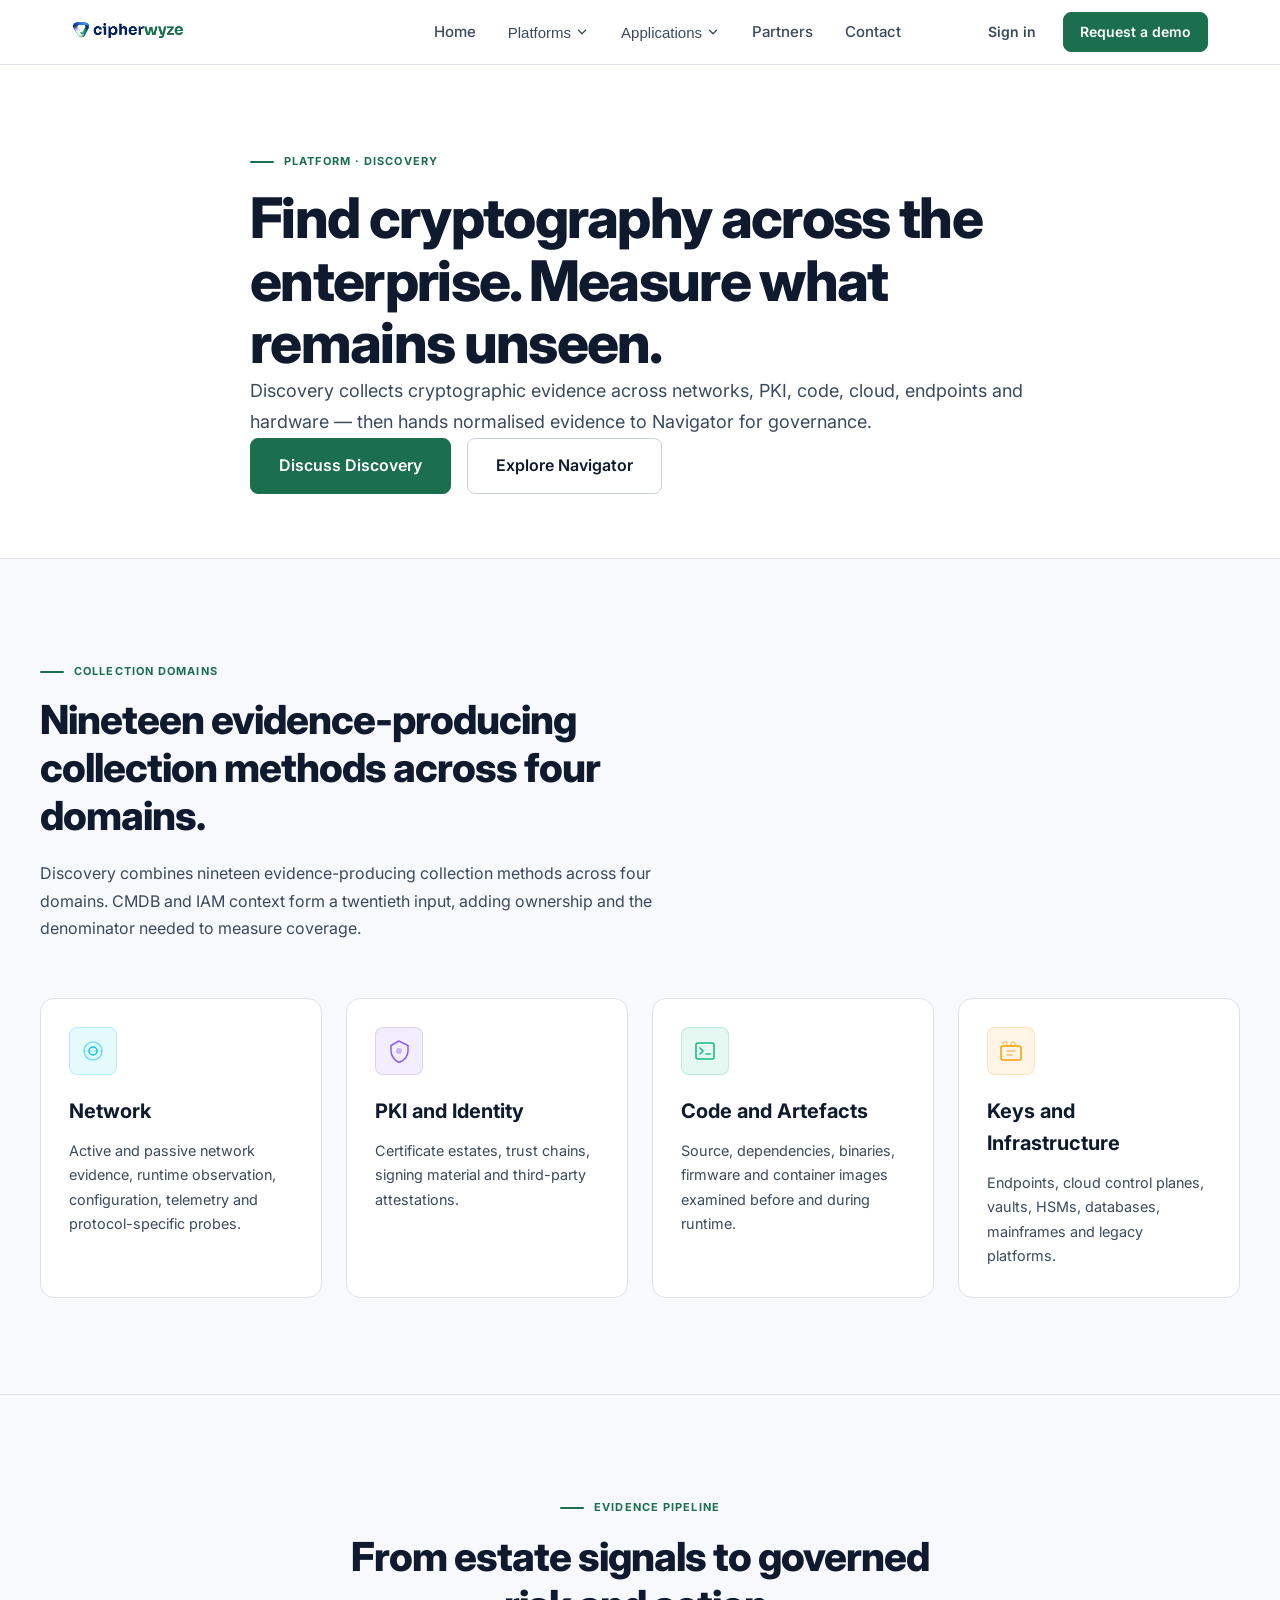
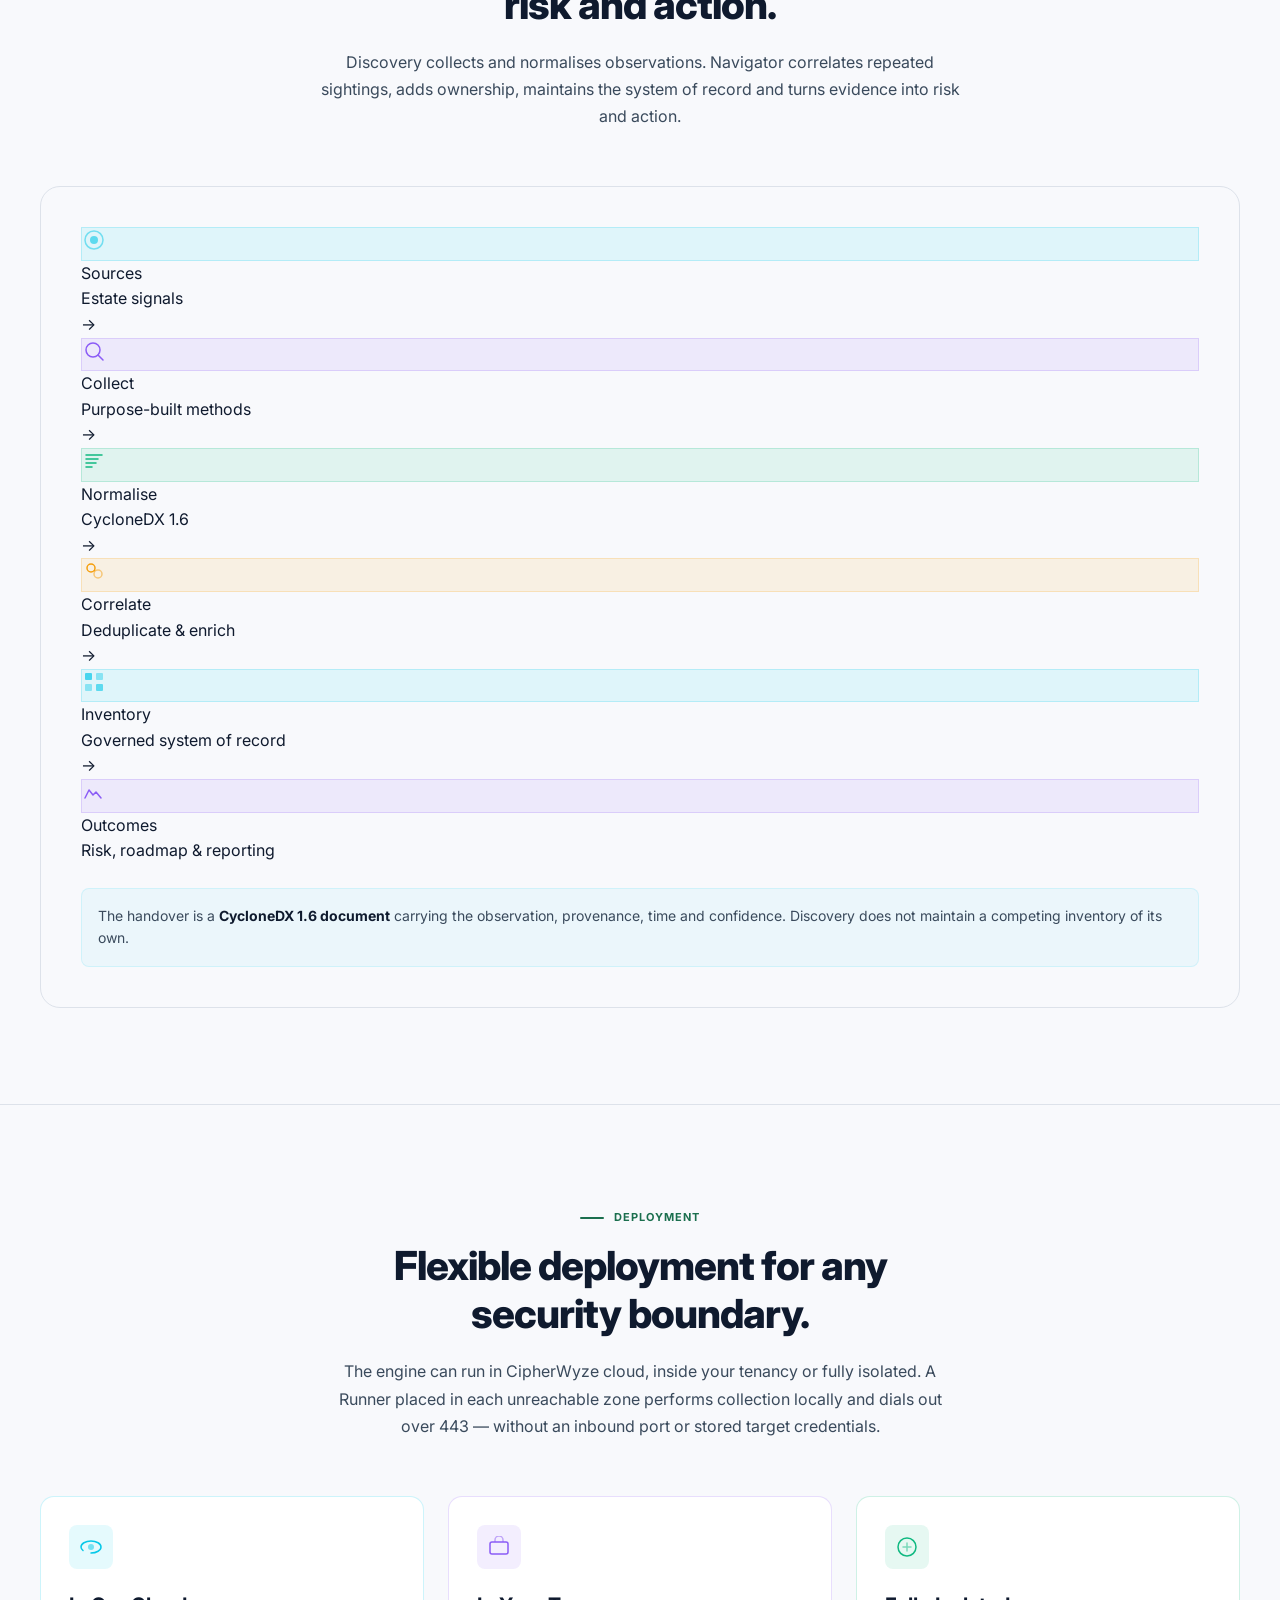
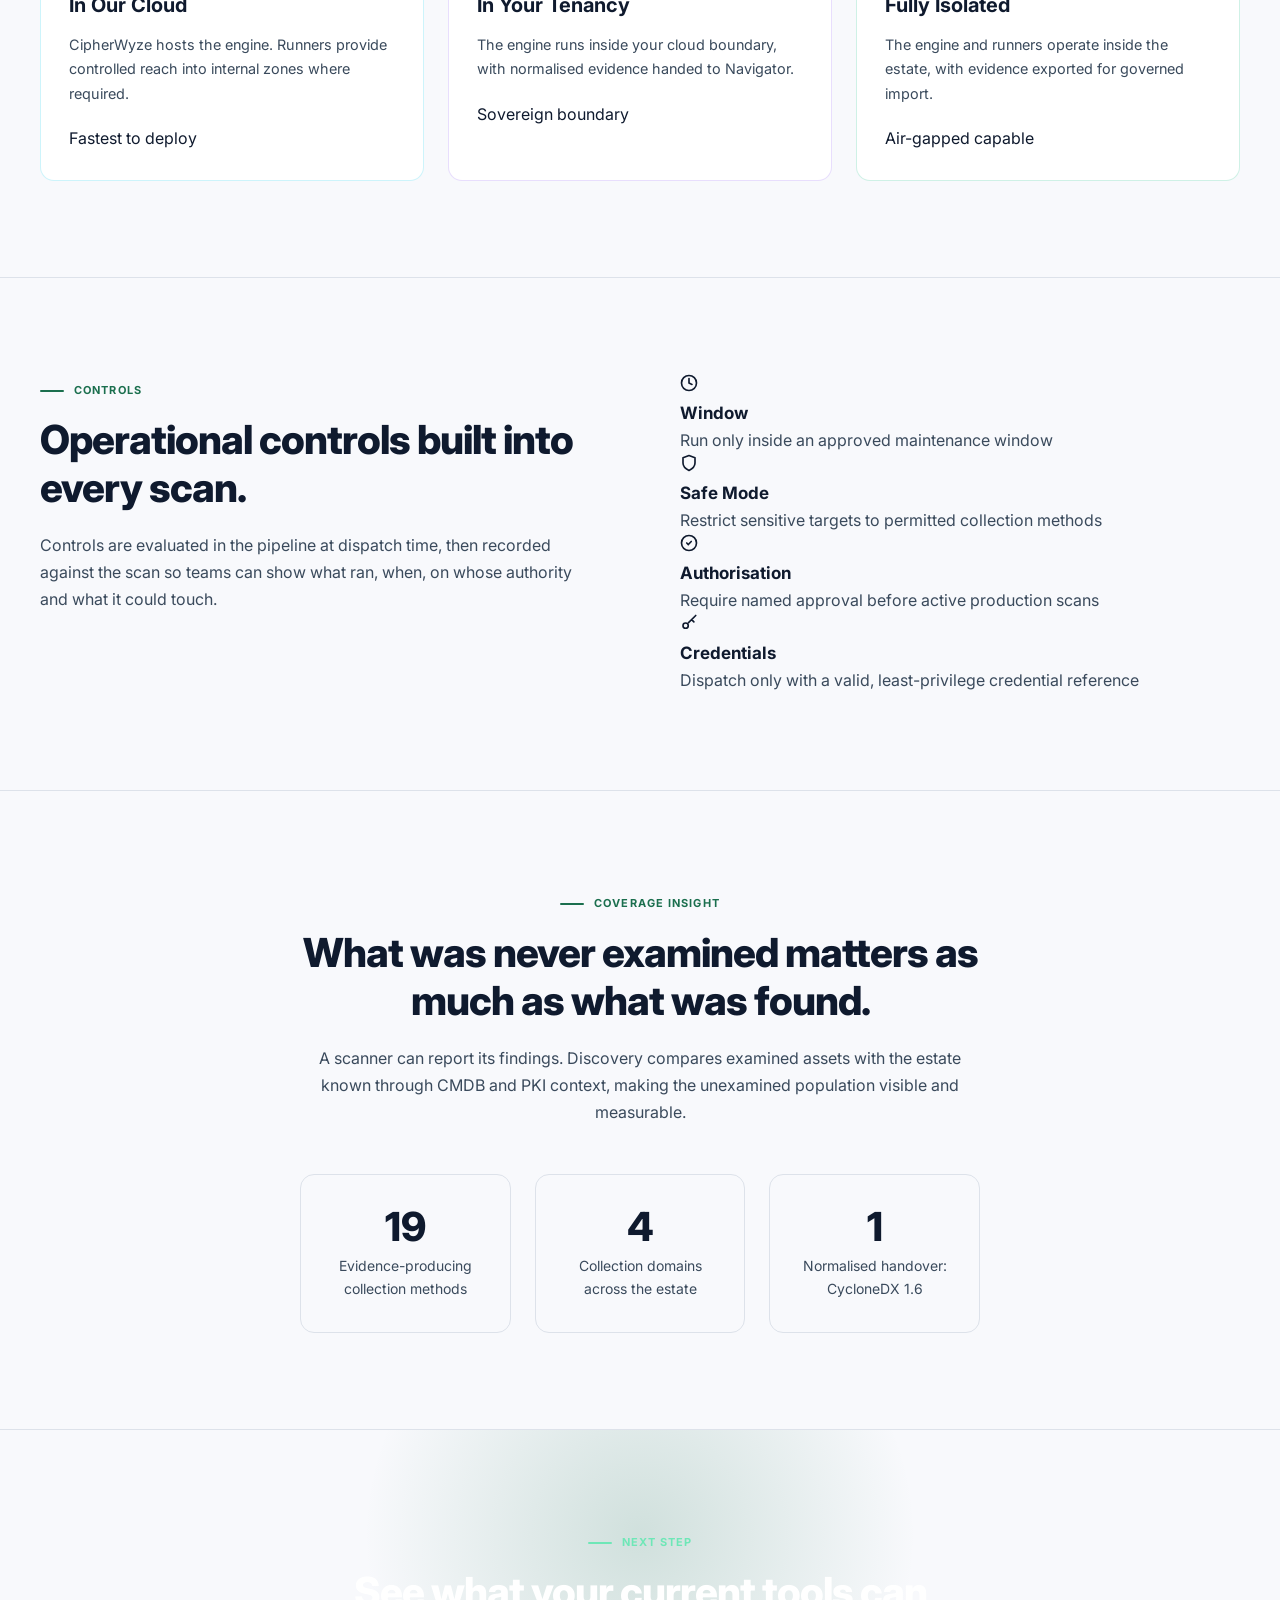
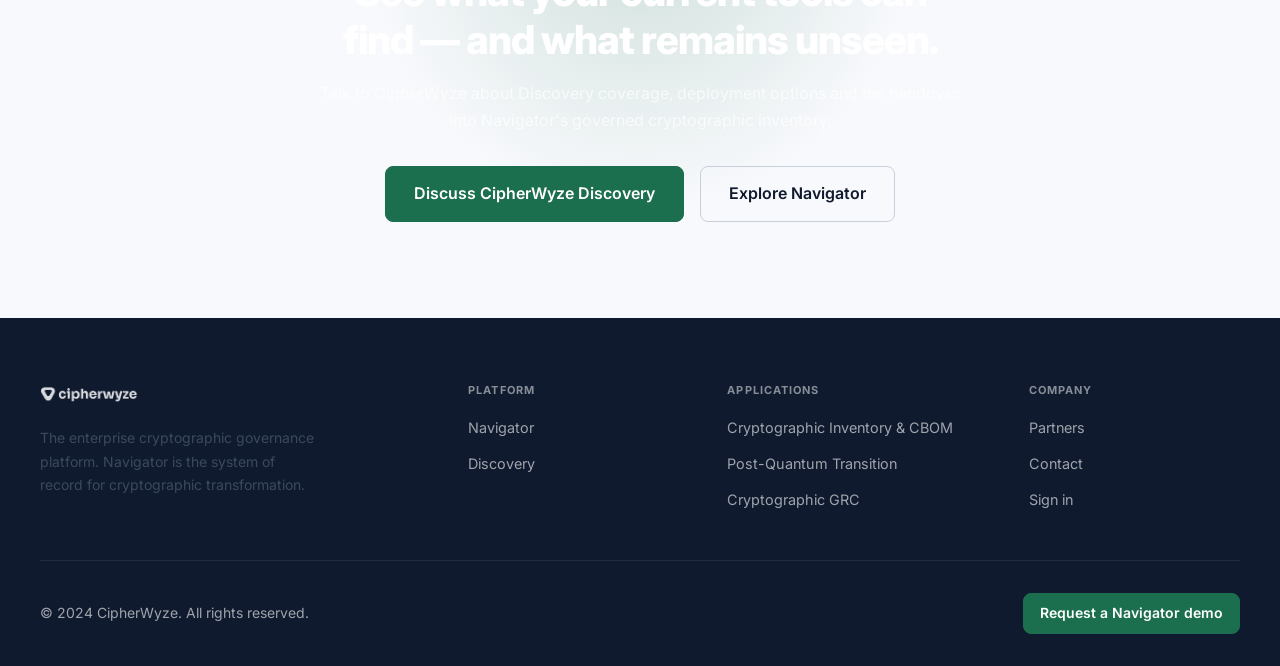
==== discovery.html @ f4c39ec3 "feat: initial CipherWyze site with interactive diagrams" ====
<!DOCTYPE html>
<html lang="en">
<head>
  <meta charset="UTF-8">
  <meta name="viewport" content="width=device-width, initial-scale=1.0">
  <title>Discovery | CipherWyze Cryptographic Discovery Engine</title>
  <meta name="description" content="Find cryptography across the enterprise, measure what has not been examined, and deliver normalised evidence into Navigator.">
  <link rel="preconnect" href="https://fonts.googleapis.com">
  <link rel="stylesheet" href="styles.css">
</head>
<body>
<div class="page-wrapper"><div class="page-content">

<nav class="nav">
  <div class="nav-inner">
    <a href="index.html" class="nav-logo"><img src="assets/cipherwyze-logo.png" alt="CipherWyze" height="32"></a>
    <div class="nav-links">
      <a href="index.html" class="nav-link">Home</a>
      <div class="nav-item"><button class="nav-link">Platforms <svg class="chevron" viewBox="0 0 16 16" fill="none"><path d="M4 6l4 4 4-4" stroke="currentColor" stroke-width="1.5" stroke-linecap="round"/></svg></button><div class="nav-dropdown"><div class="dd-label">Platforms</div><a href="navigator.html" class="dd-link"><div><div class="dd-link-text">Navigator</div><div class="dd-link-sub">Cryptographic governance platform</div></div></a><a href="discovery.html" class="dd-link"><div><div class="dd-link-text">Discovery</div><div class="dd-link-sub">Cryptographic evidence engine</div></div></a></div></div>
      <div class="nav-item"><button class="nav-link">Applications <svg class="chevron" viewBox="0 0 16 16" fill="none"><path d="M4 6l4 4 4-4" stroke="currentColor" stroke-width="1.5" stroke-linecap="round"/></svg></button><div class="nav-dropdown" style="min-width:280px"><div class="dd-label">Applications</div><a href="cryptographic-inventory.html" class="dd-link"><div><div class="dd-link-text">Cryptographic Inventory &amp; CBOM</div></div></a><a href="post-quantum.html" class="dd-link"><div><div class="dd-link-text">Post-Quantum Transition</div></div></a><a href="grc.html" class="dd-link"><div><div class="dd-link-text">Cryptographic GRC</div></div></a></div></div>
      <a href="partners.html" class="nav-link">Partners</a>
      <a href="contact.html" class="nav-link">Contact</a>
    </div>
    <div class="nav-actions"><a href="https://navigator.cipherwyze.com" class="btn btn-ghost btn-sm">Sign in</a><a href="contact.html" class="btn btn-primary btn-sm">Request a demo</a></div>
    <button class="nav-burger" id="nav-burger"><span></span><span></span><span></span></button>
  </div>
  <div class="nav-mobile" id="nav-mobile">
    <a href="index.html" class="nm-link">Home</a>
    <div class="nm-section-title">Platforms</div><a href="navigator.html" class="nm-link nm-sub">Navigator</a><a href="discovery.html" class="nm-link nm-sub">Discovery</a>
    <div class="nm-section-title">Applications</div><a href="cryptographic-inventory.html" class="nm-link nm-sub">Cryptographic Inventory &amp; CBOM</a><a href="post-quantum.html" class="nm-link nm-sub">Post-Quantum Transition</a><a href="grc.html" class="nm-link nm-sub">Cryptographic GRC</a>
    <a href="partners.html" class="nm-link">Partners</a><a href="contact.html" class="nm-link">Contact</a>
    <div class="nm-actions"><a href="https://navigator.cipherwyze.com" class="btn btn-outline">Sign in</a><a href="contact.html" class="btn btn-primary">Request a demo</a></div>
  </div>
</nav>

<!-- PAGE HERO -->
<div class="page-hero">
  <div class="page-hero-inner">
    <div class="s-label"><span class="s-label-line"></span>Platform · Discovery</div>
    <h1>Find cryptography across the enterprise. Measure what remains unseen.</h1>
    <p class="lead">Discovery collects cryptographic evidence across networks, PKI, code, cloud, endpoints and hardware — then hands normalised evidence to Navigator for governance.</p>
    <div style="display:flex;gap:1rem;flex-wrap:wrap">
      <a href="contact.html" class="btn btn-primary btn-lg">Discuss Discovery</a>
      <a href="navigator.html" class="btn btn-outline btn-lg">Explore Navigator</a>
    </div>
  </div>
</div>

<!-- COLLECTION DOMAINS -->
<section class="section">
  <div style="max-width:var(--max-w);margin:0 auto">
    <div class="aos" style="max-width:680px;margin-bottom:3.5rem">
      <div class="s-label"><span class="s-label-line"></span>Collection Domains</div>
      <h2>Nineteen evidence-producing collection methods across four domains.</h2>
      <p style="margin-top:1.25rem">Discovery combines nineteen evidence-producing collection methods across four domains. CMDB and IAM context form a twentieth input, adding ownership and the denominator needed to measure coverage.</p>
    </div>
    <div class="grid g4 aos aos-delay-1">
      <div class="card">
        <div style="width:48px;height:48px;border-radius:var(--radius);background:rgba(6,200,232,0.1);border:1px solid rgba(6,200,232,0.2);display:flex;align-items:center;justify-content:center;margin-bottom:1.25rem">
          <svg width="24" height="24" viewBox="0 0 24 24" fill="none"><circle cx="12" cy="12" r="9" stroke="#06C8E8" stroke-width="1.5" opacity="0.5"/><circle cx="12" cy="12" r="4" stroke="#06C8E8" stroke-width="1.5"/><line x1="3" y1="12" x2="21" y2="12" stroke="#06C8E8" stroke-width="1" opacity="0.4"/></svg>
        </div>
        <h4>Network</h4>
        <p style="margin-top:0.75rem;font-size:0.9rem">Active and passive network evidence, runtime observation, configuration, telemetry and protocol-specific probes.</p>
      </div>
      <div class="card">
        <div style="width:48px;height:48px;border-radius:var(--radius);background:rgba(139,92,246,0.1);border:1px solid rgba(139,92,246,0.2);display:flex;align-items:center;justify-content:center;margin-bottom:1.25rem">
          <svg width="24" height="24" viewBox="0 0 24 24" fill="none"><path d="M12 2L4 6.5V12c0 5.25 3.8 9.75 8 11.5C17.2 21.75 21 17.25 21 12V6.5L12 2Z" stroke="#8B5CF6" stroke-width="1.5"/><circle cx="12" cy="12" r="3" fill="#8B5CF6" opacity="0.4"/></svg>
        </div>
        <h4>PKI and Identity</h4>
        <p style="margin-top:0.75rem;font-size:0.9rem">Certificate estates, trust chains, signing material and third-party attestations.</p>
      </div>
      <div class="card">
        <div style="width:48px;height:48px;border-radius:var(--radius);background:rgba(16,185,129,0.1);border:1px solid rgba(16,185,129,0.2);display:flex;align-items:center;justify-content:center;margin-bottom:1.25rem">
          <svg width="24" height="24" viewBox="0 0 24 24" fill="none"><rect x="3" y="4" width="18" height="16" rx="2" stroke="#10B981" stroke-width="1.5"/><path d="M7 9l3 3-3 3M13 15h4" stroke="#10B981" stroke-width="1.5" stroke-linecap="round"/></svg>
        </div>
        <h4>Code and Artefacts</h4>
        <p style="margin-top:0.75rem;font-size:0.9rem">Source, dependencies, binaries, firmware and container images examined before and during runtime.</p>
      </div>
      <div class="card">
        <div style="width:48px;height:48px;border-radius:var(--radius);background:rgba(245,158,11,0.1);border:1px solid rgba(245,158,11,0.2);display:flex;align-items:center;justify-content:center;margin-bottom:1.25rem">
          <svg width="24" height="24" viewBox="0 0 24 24" fill="none"><rect x="2" y="7" width="20" height="14" rx="2" stroke="#F59E0B" stroke-width="1.5"/><path d="M16 7V5a2 2 0 00-4 0v2M8 7V5a2 2 0 00-4 0" stroke="#F59E0B" stroke-width="1.5" stroke-linecap="round" opacity="0.5"/><path d="M8 12h8M8 16h5" stroke="#F59E0B" stroke-width="1.5" stroke-linecap="round" opacity="0.6"/></svg>
        </div>
        <h4>Keys and Infrastructure</h4>
        <p style="margin-top:0.75rem;font-size:0.9rem">Endpoints, cloud control planes, vaults, HSMs, databases, mainframes and legacy platforms.</p>
      </div>
    </div>
  </div>
</section>

<!-- PIPELINE FLOW -->
<section class="section" style="background:var(--bg-surface);border-top:1px solid var(--border);border-bottom:1px solid var(--border)">
  <div style="max-width:var(--max-w);margin:0 auto">
    <div class="aos" style="text-align:center;max-width:640px;margin:0 auto 3.5rem">
      <div class="s-label" style="justify-content:center"><span class="s-label-line"></span>Evidence Pipeline</div>
      <h2>From estate signals to governed risk and action.</h2>
      <p style="margin-top:1.25rem">Discovery collects and normalises observations. Navigator correlates repeated sightings, adds ownership, maintains the system of record and turns evidence into risk and action.</p>
    </div>
    <div class="aos aos-delay-1">
      <div style="background:var(--bg-card);border:1px solid var(--border);border-radius:var(--radius-xl);padding:2.5rem">
        <div class="flow">
          <div class="flow-step">
            <div class="flow-icon" style="background:rgba(6,200,232,0.1);border:1px solid rgba(6,200,232,0.2)">
              <svg width="24" height="24" viewBox="0 0 24 24" fill="none"><circle cx="12" cy="12" r="9" stroke="#06C8E8" stroke-width="1.5" opacity="0.5"/><circle cx="12" cy="12" r="4" fill="#06C8E8" opacity="0.6"/></svg>
            </div>
            <div class="flow-label">Sources</div>
            <div class="flow-sub">Estate signals</div>
          </div>
          <div class="flow-arrow">→</div>
          <div class="flow-step">
            <div class="flow-icon" style="background:rgba(139,92,246,0.1);border:1px solid rgba(139,92,246,0.2)">
              <svg width="24" height="24" viewBox="0 0 24 24" fill="none"><circle cx="11" cy="11" r="7" stroke="#8B5CF6" stroke-width="1.5"/><line x1="16" y1="16" x2="21" y2="21" stroke="#8B5CF6" stroke-width="1.5" stroke-linecap="round"/></svg>
            </div>
            <div class="flow-label">Collect</div>
            <div class="flow-sub">Purpose-built methods</div>
          </div>
          <div class="flow-arrow">→</div>
          <div class="flow-step">
            <div class="flow-icon" style="background:rgba(16,185,129,0.1);border:1px solid rgba(16,185,129,0.2)">
              <svg width="24" height="24" viewBox="0 0 24 24" fill="none"><path d="M4 6h16M4 10h12M4 14h10M4 18h6" stroke="#10B981" stroke-width="1.5" stroke-linecap="round"/></svg>
            </div>
            <div class="flow-label">Normalise</div>
            <div class="flow-sub">CycloneDX 1.6</div>
          </div>
          <div class="flow-arrow">→</div>
          <div class="flow-step">
            <div class="flow-icon" style="background:rgba(245,158,11,0.1);border:1px solid rgba(245,158,11,0.2)">
              <svg width="24" height="24" viewBox="0 0 24 24" fill="none"><circle cx="9" cy="9" r="4" stroke="#F59E0B" stroke-width="1.5"/><circle cx="16" cy="15" r="4" stroke="#F59E0B" stroke-width="1.5" opacity="0.5"/><line x1="12" y1="11" x2="13" y2="12" stroke="#F59E0B" stroke-width="1.5"/></svg>
            </div>
            <div class="flow-label">Correlate</div>
            <div class="flow-sub">Deduplicate &amp; enrich</div>
          </div>
          <div class="flow-arrow">→</div>
          <div class="flow-step">
            <div class="flow-icon" style="background:rgba(6,200,232,0.1);border:1px solid rgba(6,200,232,0.2)">
              <svg width="24" height="24" viewBox="0 0 24 24" fill="none"><rect x="3" y="3" width="7" height="7" rx="1" fill="#06C8E8" opacity="0.7"/><rect x="14" y="3" width="7" height="7" rx="1" fill="#06C8E8" opacity="0.4"/><rect x="3" y="14" width="7" height="7" rx="1" fill="#06C8E8" opacity="0.4"/><rect x="14" y="14" width="7" height="7" rx="1" fill="#06C8E8" opacity="0.6"/></svg>
            </div>
            <div class="flow-label">Inventory</div>
            <div class="flow-sub">Governed system of record</div>
          </div>
          <div class="flow-arrow">→</div>
          <div class="flow-step">
            <div class="flow-icon" style="background:rgba(139,92,246,0.1);border:1px solid rgba(139,92,246,0.2)">
              <svg width="24" height="24" viewBox="0 0 24 24" fill="none"><path d="M3 18l4-8 4 5 3-3 5 6" stroke="#8B5CF6" stroke-width="1.5" stroke-linecap="round" stroke-linejoin="round"/></svg>
            </div>
            <div class="flow-label">Outcomes</div>
            <div class="flow-sub">Risk, roadmap &amp; reporting</div>
          </div>
        </div>
        <div style="background:rgba(6,200,232,0.05);border:1px solid rgba(6,200,232,0.12);border-radius:var(--radius);padding:1rem;margin-top:1.5rem;font-size:0.875rem;color:var(--text-2)">
          The handover is a <strong style="color:var(--text)">CycloneDX 1.6 document</strong> carrying the observation, provenance, time and confidence. Discovery does not maintain a competing inventory of its own.
        </div>
      </div>
    </div>
  </div>
</section>

<!-- DEPLOYMENT MODES -->
<section class="section">
  <div style="max-width:var(--max-w);margin:0 auto">
    <div class="aos" style="text-align:center;max-width:640px;margin:0 auto 3.5rem">
      <div class="s-label" style="justify-content:center"><span class="s-label-line"></span>Deployment</div>
      <h2>Flexible deployment for any security boundary.</h2>
      <p style="margin-top:1.25rem">The engine can run in CipherWyze cloud, inside your tenancy or fully isolated. A Runner placed in each unreachable zone performs collection locally and dials out over 443 — without an inbound port or stored target credentials.</p>
    </div>
    <div class="grid g3 aos aos-delay-1">
      <div class="card" style="border-color:rgba(6,200,232,0.2)">
        <div style="width:44px;height:44px;border-radius:var(--radius);background:rgba(6,200,232,0.1);display:flex;align-items:center;justify-content:center;margin-bottom:1.25rem">
          <svg width="22" height="22" viewBox="0 0 22 22" fill="none"><path d="M3 14.5C1.9 13.6 1 12.3 1 11c0-3.3 4.5-6 10-6s10 2.7 10 6-4.5 6-10 6" stroke="#06C8E8" stroke-width="1.5" stroke-linecap="round"/><circle cx="11" cy="11" r="3" fill="#06C8E8" opacity="0.5"/></svg>
        </div>
        <h4>In Our Cloud</h4>
        <p style="margin-top:0.75rem;font-size:0.9rem">CipherWyze hosts the engine. Runners provide controlled reach into internal zones where required.</p>
        <div class="badge badge-cyan" style="margin-top:1.25rem">Fastest to deploy</div>
      </div>
      <div class="card" style="border-color:rgba(139,92,246,0.2)">
        <div style="width:44px;height:44px;border-radius:var(--radius);background:rgba(139,92,246,0.1);display:flex;align-items:center;justify-content:center;margin-bottom:1.25rem">
          <svg width="22" height="22" viewBox="0 0 22 22" fill="none"><rect x="2" y="6" width="18" height="12" rx="2" stroke="#8B5CF6" stroke-width="1.5"/><path d="M7 6V4a4 4 0 018 0v2" stroke="#8B5CF6" stroke-width="1.5" opacity="0.5"/></svg>
        </div>
        <h4>In Your Tenancy</h4>
        <p style="margin-top:0.75rem;font-size:0.9rem">The engine runs inside your cloud boundary, with normalised evidence handed to Navigator.</p>
        <div class="badge badge-purple" style="margin-top:1.25rem">Sovereign boundary</div>
      </div>
      <div class="card" style="border-color:rgba(16,185,129,0.2)">
        <div style="width:44px;height:44px;border-radius:var(--radius);background:rgba(16,185,129,0.1);display:flex;align-items:center;justify-content:center;margin-bottom:1.25rem">
          <svg width="22" height="22" viewBox="0 0 22 22" fill="none"><circle cx="11" cy="11" r="9" stroke="#10B981" stroke-width="1.5"/><path d="M11 7v8M7 11h8" stroke="#10B981" stroke-width="1.5" stroke-linecap="round" opacity="0.5"/></svg>
        </div>
        <h4>Fully Isolated</h4>
        <p style="margin-top:0.75rem;font-size:0.9rem">The engine and runners operate inside the estate, with evidence exported for governed import.</p>
        <div class="badge badge-emerald" style="margin-top:1.25rem">Air-gapped capable</div>
      </div>
    </div>
  </div>
</section>

<!-- OPERATIONAL CONTROLS -->
<section class="section" style="background:var(--bg-surface);border-top:1px solid var(--border);border-bottom:1px solid var(--border)">
  <div style="max-width:var(--max-w);margin:0 auto">
    <div style="display:grid;grid-template-columns:1fr 1fr;gap:5rem;align-items:start">
      <div class="aos">
        <div class="s-label"><span class="s-label-line"></span>Controls</div>
        <h2>Operational controls built into every scan.</h2>
        <p style="margin-top:1.25rem">Controls are evaluated in the pipeline at dispatch time, then recorded against the scan so teams can show what ran, when, on whose authority and what it could touch.</p>
      </div>
      <div class="aos aos-delay-2">
        <div class="steps">
          <div class="step"><div class="step-circle"><svg width="18" height="18" viewBox="0 0 24 24" fill="none" stroke="currentColor" stroke-width="2.2" stroke-linecap="round"><circle cx="12" cy="12" r="10"/><path d="M12 6v6l4 2"/></svg></div><div class="step-body"><h5>Window</h5><p>Run only inside an approved maintenance window</p></div></div>
          <div class="step"><div class="step-circle"><svg width="18" height="18" viewBox="0 0 24 24" fill="none" stroke="currentColor" stroke-width="2.2" stroke-linecap="round" stroke-linejoin="round"><path d="M12 22s8-4 8-10V5l-8-3-8 3v7c0 6 8 10 8 10z"/></svg></div><div class="step-body"><h5>Safe Mode</h5><p>Restrict sensitive targets to permitted collection methods</p></div></div>
          <div class="step"><div class="step-circle"><svg width="18" height="18" viewBox="0 0 24 24" fill="none" stroke="currentColor" stroke-width="2.2" stroke-linecap="round"><circle cx="12" cy="12" r="10"/><path d="m9 12 2 2 4-4"/></svg></div><div class="step-body"><h5>Authorisation</h5><p>Require named approval before active production scans</p></div></div>
          <div class="step"><div class="step-circle"><svg width="18" height="18" viewBox="0 0 24 24" fill="none" stroke="currentColor" stroke-width="2.2" stroke-linecap="round" stroke-linejoin="round"><circle cx="7.5" cy="15.5" r="3.5"/><path d="M21 2l-9.6 9.6M15.5 7.5l3 3"/></svg></div><div class="step-body"><h5>Credentials</h5><p>Dispatch only with a valid, least-privilege credential reference</p></div></div>
        </div>
      </div>
    </div>
  </div>
</section>

<!-- COVERAGE MEASUREMENT -->
<section class="section">
  <div style="max-width:var(--max-w);margin:0 auto;text-align:center">
    <div class="aos" style="max-width:680px;margin:0 auto">
      <div class="s-label" style="justify-content:center"><span class="s-label-line"></span>Coverage Insight</div>
      <h2>What was never examined matters as much as what was found.</h2>
      <p style="margin-top:1.25rem">A scanner can report its findings. Discovery compares examined assets with the estate known through CMDB and PKI context, making the unexamined population visible and measurable.</p>
      <div style="margin-top:3rem;display:flex;gap:1.5rem;flex-wrap:wrap;justify-content:center">
        <div style="flex:1;min-width:180px;background:var(--bg-card);border:1px solid var(--border);border-radius:var(--radius-lg);padding:2rem;text-align:center">
          <div style="font-size:2.5rem;font-weight:800;color:var(--cyan);line-height:1">19</div>
          <div style="font-size:0.875rem;color:var(--text-2);margin-top:0.5rem">Evidence-producing collection methods</div>
        </div>
        <div style="flex:1;min-width:180px;background:var(--bg-card);border:1px solid var(--border);border-radius:var(--radius-lg);padding:2rem;text-align:center">
          <div style="font-size:2.5rem;font-weight:800;color:var(--purple);line-height:1">4</div>
          <div style="font-size:0.875rem;color:var(--text-2);margin-top:0.5rem">Collection domains across the estate</div>
        </div>
        <div style="flex:1;min-width:180px;background:var(--bg-card);border:1px solid var(--border);border-radius:var(--radius-lg);padding:2rem;text-align:center">
          <div style="font-size:2.5rem;font-weight:800;color:var(--emerald);line-height:1">1</div>
          <div style="font-size:0.875rem;color:var(--text-2);margin-top:0.5rem">Normalised handover: CycloneDX 1.6</div>
        </div>
      </div>
    </div>
  </div>
</section>

<!-- CTA -->
<section class="cta-section" style="background:var(--bg-surface);border-top:1px solid var(--border)">
  <div class="cta-glow"></div>
  <div class="cta-inner aos">
    <div class="s-label" style="justify-content:center"><span class="s-label-line"></span>Next Step</div>
    <h2>See what your current tools can find — and what remains unseen.</h2>
    <p>Talk to CipherWyze about Discovery coverage, deployment options and the handover into Navigator's governed cryptographic inventory.</p>
    <div class="cta-actions">
      <a href="contact.html" class="btn btn-primary btn-lg">Discuss CipherWyze Discovery</a>
      <a href="navigator.html" class="btn btn-outline btn-lg">Explore Navigator</a>
    </div>
  </div>
</section>

<footer class="footer">
  <div class="footer-grid">
    <div class="footer-brand"><a href="index.html" class="footer-logo"><img src="assets/cipherwyze-logo.png" alt="CipherWyze" height="28" style="filter:brightness(0) invert(1);opacity:0.85"></a><p class="footer-brand-desc">The enterprise cryptographic governance platform. Navigator is the system of record for cryptographic transformation.</p></div>
    <div class="footer-col"><h6>Platform</h6><ul><li><a href="navigator.html">Navigator</a></li><li><a href="discovery.html">Discovery</a></li></ul></div>
    <div class="footer-col"><h6>Applications</h6><ul><li><a href="cryptographic-inventory.html">Cryptographic Inventory &amp; CBOM</a></li><li><a href="post-quantum.html">Post-Quantum Transition</a></li><li><a href="grc.html">Cryptographic GRC</a></li></ul></div>
    <div class="footer-col"><h6>Company</h6><ul><li><a href="partners.html">Partners</a></li><li><a href="contact.html">Contact</a></li><li><a href="https://navigator.cipherwyze.com">Sign in</a></li></ul></div>
  </div>
  <div class="footer-bottom"><div>© 2024 CipherWyze. All rights reserved.</div><a href="contact.html" class="btn btn-primary btn-sm">Request a Navigator demo</a></div>
</footer>

</div></div>
<script>
const burger = document.getElementById('nav-burger'); const mobileNav = document.getElementById('nav-mobile');
burger.addEventListener('click', () => { burger.classList.toggle('open'); mobileNav.classList.toggle('open'); });
const observer = new IntersectionObserver((entries) => { entries.forEach(e => { if (e.isIntersecting) { e.target.classList.add('in'); observer.unobserve(e.target); } }); }, { threshold: 0.1, rootMargin: '0px 0px -50px 0px' });
document.querySelectorAll('.aos').forEach(el => observer.observe(el));
</script>
</body></html>
---- styles.css ----
/* ============================================================
   CipherWyze Design System — Light Theme v2
   Colors derived from original brand:
     Navy:   #0F1A2E
     Green:  #1B6F4E (cipherwyze wordmark green)
     Teal:   #0D9488
     Grey:   #F8F9FC (background)
   ============================================================ */

@import url('https://fonts.googleapis.com/css2?family=Inter:wght@300;400;500;600;700;800;900&display=swap');

/* ---------- TOKENS ---------- */
:root {
  --navy:       #0F1A2E;
  --navy-2:     #1E2D45;
  --green:      #1B6F4E;
  --green-2:    #15573D;
  --green-light:#D1FAE5;
  --teal:       #0D9488;
  --teal-light: #CCFBF1;
  --amber:      #D97706;
  --red:        #DC2626;

  --bg:         #F8F9FC;
  --bg-white:   #FFFFFF;
  --bg-section: #F0F2F7;
  --bg-dark:    #0F1A2E;

  --text:       #0F1A2E;
  --text-2:     #3A4A5C;
  --text-3:     #6B7A8D;
  --text-inv:   #FFFFFF;

  --border:     #DDE2EA;
  --border-2:   #C8D0DC;

  --shadow-sm:  0 1px 3px rgba(15,26,46,0.08), 0 1px 2px rgba(15,26,46,0.04);
  --shadow-md:  0 4px 16px rgba(15,26,46,0.1), 0 2px 6px rgba(15,26,46,0.06);
  --shadow-lg:  0 8px 32px rgba(15,26,46,0.12), 0 4px 12px rgba(15,26,46,0.08);
  --shadow-xl:  0 16px 48px rgba(15,26,46,0.14), 0 6px 18px rgba(15,26,46,0.08);

  --radius:     0.5rem;
  --radius-lg:  0.875rem;
  --radius-xl:  1.25rem;
  --radius-2xl: 1.75rem;

  --max-w:      1200px;
  --font:       'Inter', -apple-system, BlinkMacSystemFont, sans-serif;
}

/* ---------- RESET ---------- */
*, *::before, *::after { box-sizing: border-box; margin: 0; padding: 0; }
html { font-size: 16px; scroll-behavior: smooth; }
body {
  font-family: var(--font);
  background: var(--bg);
  color: var(--text);
  line-height: 1.6;
  -webkit-font-smoothing: antialiased;
}
a { text-decoration: none; color: inherit; }
ul { list-style: none; }
img { display: block; max-width: 100%; }

/* ---------- PAGE WRAPPER ---------- */
.page-wrapper { min-height: 100vh; display: flex; flex-direction: column; }
.page-content { flex: 1; }

/* ---------- NAV ---------- */
.nav {
  position: sticky; top: 0; z-index: 100;
  background: rgba(255,255,255,0.95);
  backdrop-filter: blur(12px);
  border-bottom: 1px solid var(--border);
}
.nav-inner {
  max-width: var(--max-w);
  margin: 0 auto;
  padding: 0 2rem;
  height: 64px;
  display: flex;
  align-items: center;
  gap: 2rem;
}
.nav-logo {
  display: flex;
  align-items: center;
  flex-shrink: 0;
}
.nav-logo img {
  height: 32px;
  width: auto;
}
.nav-links {
  display: flex;
  align-items: center;
  gap: 0.25rem;
  margin-left: auto;
}
.nav-link {
  font-size: 0.9375rem;
  font-weight: 500;
  color: var(--text-2);
  padding: 0.5rem 0.875rem;
  border-radius: var(--radius);
  border: none;
  background: none;
  cursor: pointer;
  display: flex;
  align-items: center;
  gap: 0.25rem;
  transition: color 0.15s, background 0.15s;
  white-space: nowrap;
}
.nav-link:hover { color: var(--navy); background: var(--bg-section); }
.nav-link.active { color: var(--navy); }
.chevron { width: 14px; height: 14px; transition: transform 0.2s; }
.nav-item { position: relative; }
.nav-item:hover .nav-link { color: var(--navy); }
.nav-item:hover .chevron { transform: rotate(180deg); }

.nav-dropdown {
  position: absolute;
  top: calc(100% + 6px);
  left: 0;
  background: var(--bg-white);
  border: 1px solid var(--border);
  border-radius: var(--radius-lg);
  box-shadow: var(--shadow-lg);
  padding: 0.625rem;
  min-width: 240px;
  opacity: 0;
  visibility: hidden;
  transform: translateY(-6px);
  transition: all 0.2s ease;
  pointer-events: none;
}
.nav-item:hover .nav-dropdown {
  opacity: 1;
  visibility: visible;
  transform: translateY(0);
  pointer-events: all;
}
.dd-label {
  font-size: 0.6875rem;
  font-weight: 700;
  text-transform: uppercase;
  letter-spacing: 0.08em;
  color: var(--text-3);
  padding: 0.25rem 0.625rem 0.5rem;
}
.dd-link {
  display: block;
  padding: 0.75rem 0.875rem;
  border-radius: var(--radius);
  transition: background 0.15s;
  color: var(--text);
}
.dd-link:hover { background: var(--bg-section); }
.dd-link-text { font-size: 0.9375rem; font-weight: 600; }
.dd-link-sub { font-size: 0.8125rem; color: var(--text-3); margin-top: 0.125rem; }

.nav-actions {
  display: flex;
  align-items: center;
  gap: 0.625rem;
  margin-left: 1.5rem;
}

/* Burger */
.nav-burger {
  display: none;
  flex-direction: column;
  justify-content: center;
  gap: 5px;
  background: none;
  border: none;
  cursor: pointer;
  padding: 8px;
  margin-left: auto;
}
.nav-burger span {
  display: block;
  width: 22px;
  height: 2px;
  background: var(--text);
  border-radius: 2px;
  transition: all 0.25s;
}
.nav-burger.open span:nth-child(1) { transform: translateY(7px) rotate(45deg); }
.nav-burger.open span:nth-child(2) { opacity: 0; }
.nav-burger.open span:nth-child(3) { transform: translateY(-7px) rotate(-45deg); }

.nav-mobile {
  display: none;
  flex-direction: column;
  padding: 1rem 1.5rem 1.5rem;
  border-top: 1px solid var(--border);
  background: var(--bg-white);
}
.nav-mobile.open { display: flex; }
.nm-link {
  padding: 0.75rem 0;
  border-bottom: 1px solid var(--border);
  font-weight: 500;
  color: var(--text-2);
}
.nm-link.nm-sub { padding-left: 1rem; font-size: 0.9rem; }
.nm-section-title {
  font-size: 0.6875rem;
  font-weight: 700;
  text-transform: uppercase;
  letter-spacing: 0.08em;
  color: var(--text-3);
  padding: 1rem 0 0.25rem;
}
.nm-actions { display: flex; gap: 0.75rem; padding-top: 1.25rem; flex-wrap: wrap; }

/* ---------- BUTTONS ---------- */
.btn {
  display: inline-flex;
  align-items: center;
  gap: 0.5rem;
  border-radius: var(--radius);
  font-family: var(--font);
  font-weight: 600;
  cursor: pointer;
  border: 1.5px solid transparent;
  transition: all 0.15s ease;
  white-space: nowrap;
  text-decoration: none;
}
.btn-primary {
  background: var(--green);
  color: #fff;
  border-color: var(--green);
}
.btn-primary:hover { background: var(--green-2); border-color: var(--green-2); transform: translateY(-1px); box-shadow: var(--shadow-md); }

.btn-outline {
  background: transparent;
  color: var(--navy);
  border-color: var(--border-2);
}
.btn-outline:hover { background: var(--bg-section); border-color: var(--navy); }

.btn-ghost {
  background: transparent;
  color: var(--text-2);
  border-color: transparent;
}
.btn-ghost:hover { color: var(--navy); background: var(--bg-section); }

.btn-navy {
  background: var(--navy);
  color: #fff;
  border-color: var(--navy);
}
.btn-navy:hover { background: var(--navy-2); transform: translateY(-1px); box-shadow: var(--shadow-md); }

.btn-sm { font-size: 0.875rem; padding: 0.5rem 1rem; }
.btn-md { font-size: 0.9375rem; padding: 0.625rem 1.25rem; }
.btn-lg { font-size: 1rem; padding: 0.875rem 1.75rem; }

/* ---------- TYPOGRAPHY ---------- */
h1 { font-size: clamp(2.25rem, 5vw, 3.5rem); font-weight: 800; line-height: 1.12; letter-spacing: -0.03em; color: var(--navy); }
h2 { font-size: clamp(1.75rem, 3.5vw, 2.5rem); font-weight: 800; line-height: 1.2; letter-spacing: -0.025em; color: var(--navy); }
h3 { font-size: 1.5rem; font-weight: 700; line-height: 1.3; color: var(--navy); }
h4 { font-size: 1.25rem; font-weight: 700; color: var(--navy); }
h5 { font-size: 1.0625rem; font-weight: 700; color: var(--navy); }
h6 { font-size: 0.875rem; font-weight: 700; color: var(--navy); text-transform: uppercase; letter-spacing: 0.08em; }
p { color: var(--text-2); line-height: 1.7; }
.lead { font-size: 1.125rem; color: var(--text-2); line-height: 1.75; }

/* ---------- SECTION LABEL ---------- */
.s-label {
  display: inline-flex;
  align-items: center;
  gap: 0.625rem;
  font-size: 0.6875rem;
  font-weight: 700;
  text-transform: uppercase;
  letter-spacing: 0.1em;
  color: var(--green);
  margin-bottom: 1rem;
}
.s-label-line {
  display: block;
  width: 24px;
  height: 2px;
  background: var(--green);
  border-radius: 2px;
}

/* ---------- LAYOUT ---------- */
.section { padding: 6rem 2rem; }
.section-sm { padding: 3rem 2rem; }
.section-dark {
  background: var(--bg-dark);
  color: var(--text-inv);
}
.section-dark h2, .section-dark h3, .section-dark h4, .section-dark h5 { color: #fff; }
.section-dark p { color: rgba(255,255,255,0.7); }
.section-dark .s-label { color: #6EE7B7; }
.section-dark .s-label-line { background: #6EE7B7; }

.grid { display: grid; gap: 1.5rem; }
.g2 { grid-template-columns: repeat(2, 1fr); }
.g3 { grid-template-columns: repeat(3, 1fr); }
.g4 { grid-template-columns: repeat(4, 1fr); }

/* ---------- CARDS ---------- */
.card {
  background: var(--bg-white);
  border: 1px solid var(--border);
  border-radius: var(--radius-lg);
  padding: 1.75rem;
  transition: box-shadow 0.2s, transform 0.2s, border-color 0.2s;
}
.card:hover {
  box-shadow: var(--shadow-md);
  transform: translateY(-2px);
  border-color: var(--border-2);
}
.card-green {
  border-left: 3px solid var(--green);
}

/* ---------- PAGE HERO ---------- */
.page-hero {
  background: var(--bg-white);
  border-bottom: 1px solid var(--border);
  padding: 5rem 2rem 4rem;
}
.page-hero-inner {
  max-width: var(--max-w);
  margin: 0 auto;
  max-width: 780px;
}

/* ---------- SECTION CONTENT ---------- */
.section-inner { max-width: var(--max-w); margin: 0 auto; }

/* ---------- NUMBERED LIST ---------- */
.n-list { display: flex; flex-direction: column; gap: 0.625rem; }
.n-item {
  display: flex;
  align-items: center;
  gap: 0.875rem;
  padding: 0.875rem 1rem;
  background: var(--bg-white);
  border: 1px solid var(--border);
  border-radius: var(--radius);
  font-size: 0.9375rem;
  color: var(--text-2);
}
.n-item-num {
  font-size: 0.6875rem;
  font-weight: 800;
  color: var(--green);
  background: var(--green-light);
  width: 24px;
  height: 24px;
  border-radius: 50%;
  display: flex;
  align-items: center;
  justify-content: center;
  flex-shrink: 0;
}

/* ---------- ITEM LISTS ---------- */
.item-list { display: flex; flex-direction: column; gap: 0.625rem; }
.item-list li {
  padding-left: 1.25rem;
  position: relative;
  color: var(--text-2);
  font-size: 0.9375rem;
}
.item-list li::before {
  content: '';
  position: absolute;
  left: 0;
  top: 0.6em;
  width: 6px;
  height: 6px;
  border-radius: 50%;
  background: var(--green);
}

/* ---------- CHECKLIST ---------- */
.checklist { display: flex; flex-direction: column; gap: 0.75rem; }
.checklist li { display: flex; align-items: flex-start; gap: 0.75rem; font-size: 0.9375rem; color: var(--text-2); }
.check-icon {
  width: 20px;
  height: 20px;
  border-radius: 50%;
  background: var(--green-light);
  display: flex;
  align-items: center;
  justify-content: center;
  flex-shrink: 0;
  margin-top: 0.1rem;
}

/* ---------- TAGS ---------- */
.tag {
  display: inline-flex;
  align-items: center;
  gap: 0.5rem;
  padding: 0.5rem 0.875rem;
  background: var(--bg-white);
  border: 1px solid var(--border);
  border-radius: 999px;
  font-size: 0.8125rem;
  font-weight: 500;
  color: var(--text-2);
}
.tag-dot { width: 8px; height: 8px; border-radius: 50%; }

/* ---------- COMPARE ---------- */
.compare { display: grid; grid-template-columns: 1fr 1fr; gap: 2rem; }
.compare-col {
  background: var(--bg-white);
  border: 1px solid var(--border);
  border-radius: var(--radius-lg);
  padding: 2rem;
}

/* ---------- QUOTE ---------- */
.pullquote {
  border-left: 3px solid var(--green);
  padding: 1rem 1.25rem;
  background: var(--green-light);
  border-radius: 0 var(--radius) var(--radius) 0;
}
.pullquote p { color: var(--green-2); font-style: italic; font-size: 1rem; }

/* ---------- APP CARD ---------- */
.app-card {
  display: flex;
  flex-direction: column;
  background: var(--bg-white);
  border: 1px solid var(--border);
  border-radius: var(--radius-lg);
  padding: 1.75rem;
  transition: all 0.2s;
  cursor: pointer;
}
.app-card:hover {
  border-color: var(--green);
  box-shadow: var(--shadow-md);
  transform: translateY(-2px);
}
.app-card h4 { font-size: 1.0625rem; margin-bottom: 0.625rem; }
.app-card p { font-size: 0.875rem; flex: 1; }
.app-card-arrow { margin-top: 1.25rem; color: var(--green); font-size: 1rem; font-weight: 700; }

/* ---------- PARTNER TYPE CARD ---------- */
.partner-type {
  background: var(--bg-white);
  border: 1px solid var(--border);
  border-radius: var(--radius-lg);
  padding: 2rem;
  position: relative;
  overflow: hidden;
  transition: all 0.2s;
}
.partner-type:hover { box-shadow: var(--shadow-md); transform: translateY(-2px); }
.pt-num {
  position: absolute;
  top: 1.25rem;
  right: 1.5rem;
  font-size: 0.6875rem;
  font-weight: 800;
  color: var(--text-3);
  opacity: 0.5;
}
.pt-icon { font-size: 1.75rem; margin-bottom: 0.875rem; }

/* ---------- FORM ---------- */
.form-group { margin-bottom: 1.25rem; }
.form-label { display: block; font-size: 0.875rem; font-weight: 600; color: var(--text); margin-bottom: 0.375rem; }
.form-input {
  width: 100%;
  padding: 0.75rem 1rem;
  background: var(--bg-white);
  border: 1.5px solid var(--border);
  border-radius: var(--radius);
  font-family: var(--font);
  font-size: 0.9375rem;
  color: var(--text);
  outline: none;
  transition: border-color 0.15s, box-shadow 0.15s;
}
.form-input:focus { border-color: var(--green); box-shadow: 0 0 0 3px rgba(27,111,78,0.12); }
.form-input::placeholder { color: var(--text-3); }
textarea.form-input { min-height: 140px; resize: vertical; }
.form-select { appearance: none; background-image: url("data:image/svg+xml,%3Csvg xmlns='http://www.w3.org/2000/svg' viewBox='0 0 16 16' fill='none'%3E%3Cpath d='M4 6l4 4 4-4' stroke='%236B7A8D' stroke-width='1.5' stroke-linecap='round'/%3E%3C/svg%3E"); background-repeat: no-repeat; background-position: right 0.875rem center; background-size: 16px; padding-right: 2.5rem; }

/* ---------- CTA SECTION ---------- */
.cta-section {
  position: relative;
  padding: 6rem 2rem;
  background: var(--bg-dark);
  text-align: center;
  overflow: hidden;
}
.cta-section::before {
  content: '';
  position: absolute;
  top: -40%;
  left: 50%;
  transform: translateX(-50%);
  width: 600px;
  height: 600px;
  background: radial-gradient(circle, rgba(27,111,78,0.18) 0%, transparent 65%);
  pointer-events: none;
}
.cta-inner {
  position: relative;
  z-index: 1;
  max-width: 640px;
  margin: 0 auto;
}
.cta-inner h2 { color: #fff; }
.cta-inner p { color: rgba(255,255,255,0.7); margin-top: 1rem; }
.cta-inner .s-label { color: #6EE7B7; }
.cta-inner .s-label-line { background: #6EE7B7; }
.cta-actions { display: flex; justify-content: center; flex-wrap: wrap; gap: 1rem; margin-top: 2rem; }

/* ---------- FOOTER ---------- */
.footer {
  background: var(--navy);
  padding: 4rem 2rem 2rem;
  color: rgba(255,255,255,0.6);
}
.footer-grid {
  max-width: var(--max-w);
  margin: 0 auto 3rem;
  display: grid;
  grid-template-columns: 1.8fr 1fr 1.2fr 1fr;
  gap: 3rem;
}
.footer-brand {}
.footer-brand-desc { font-size: 0.875rem; margin-top: 1rem; line-height: 1.7; max-width: 280px; }
.footer-logo img { height: 28px; width: auto; filter: brightness(0) invert(1); }
.footer-col h6 { color: rgba(255,255,255,0.5); font-size: 0.6875rem; letter-spacing: 0.1em; margin-bottom: 1rem; }
.footer-col ul { display: flex; flex-direction: column; gap: 0.625rem; }
.footer-col a { font-size: 0.9rem; color: rgba(255,255,255,0.6); transition: color 0.15s; }
.footer-col a:hover { color: #fff; }
.footer-bottom {
  max-width: var(--max-w);
  margin: 0 auto;
  padding-top: 2rem;
  border-top: 1px solid rgba(255,255,255,0.08);
  display: flex;
  align-items: center;
  justify-content: space-between;
  font-size: 0.875rem;
  flex-wrap: wrap;
  gap: 1rem;
}

/* ---------- SCROLL ANIMATIONS ---------- */
.aos {
  opacity: 0;
  transform: translateY(24px);
  transition: opacity 0.6s ease, transform 0.6s ease;
}
.aos.in { opacity: 1; transform: translateY(0); }
.aos-delay-1 { transition-delay: 0.1s; }
.aos-delay-2 { transition-delay: 0.2s; }
.aos-delay-3 { transition-delay: 0.3s; }

/* ---------- SCREENSHOT FRAME ---------- */
.screenshot-frame {
  border-radius: var(--radius-xl);
  box-shadow: var(--shadow-xl);
  border: 1px solid var(--border);
  overflow: hidden;
  background: var(--bg-white);
}
.screenshot-frame img { width: 100%; height: auto; display: block; }

/* ---------- DIAGRAM CONTAINERS ---------- */
.diagram-container {
  background: var(--bg-white);
  border: 1px solid var(--border);
  border-radius: var(--radius-xl);
  padding: 2rem;
  box-shadow: var(--shadow-sm);
}
.diagram-title {
  text-align: center;
  font-size: 0.8125rem;
  font-weight: 700;
  text-transform: uppercase;
  letter-spacing: 0.08em;
  color: var(--text-3);
  margin-bottom: 1.5rem;
}

/* ---------- DARK SECTION CARDS ---------- */
.dark-card {
  background: rgba(255,255,255,0.06);
  border: 1px solid rgba(255,255,255,0.1);
  border-radius: var(--radius-lg);
  padding: 1.75rem;
}
.dark-card h5 { color: #fff; }
.dark-card p { color: rgba(255,255,255,0.65); }

/* ---------- HERO BADGE TAGS ---------- */
.hero-badge {
  display: inline-flex;
  align-items: center;
  gap: 0.5rem;
  padding: 0.375rem 0.875rem;
  border: 1px solid var(--border-2);
  border-radius: 999px;
  font-size: 0.8125rem;
  font-weight: 500;
  color: var(--text-2);
  background: var(--bg-white);
}

/* ---------- STATS ---------- */
.stat-grid { display: grid; grid-template-columns: repeat(3, 1fr); gap: 1px; background: var(--border); }
.stat-item { background: var(--bg-white); padding: 2rem 1.5rem; text-align: center; }
.stat-num { font-size: 2.5rem; font-weight: 800; color: var(--navy); }
.stat-label { font-size: 0.875rem; color: var(--text-3); margin-top: 0.25rem; }

/* ---------- RESPONSIVE ---------- */
@media (max-width: 1024px) {
  .g4 { grid-template-columns: repeat(2, 1fr); }
  .footer-grid { grid-template-columns: 1fr 1fr; }
}
@media (max-width: 768px) {
  .nav-links, .nav-actions { display: none; }
  .nav-burger { display: flex; }
  .section { padding: 4rem 1.25rem; }
  .page-hero { padding: 3rem 1.25rem; }
  .g2, .g3, .g4 { grid-template-columns: 1fr; }
  h1 { font-size: 2rem; }
  h2 { font-size: 1.625rem; }
  .compare { grid-template-columns: 1fr; }
  .footer-grid { grid-template-columns: 1fr; gap: 2rem; }
  .cta-section { padding: 4rem 1.25rem; }
  .stat-grid { grid-template-columns: 1fr; gap: 1px; }
}
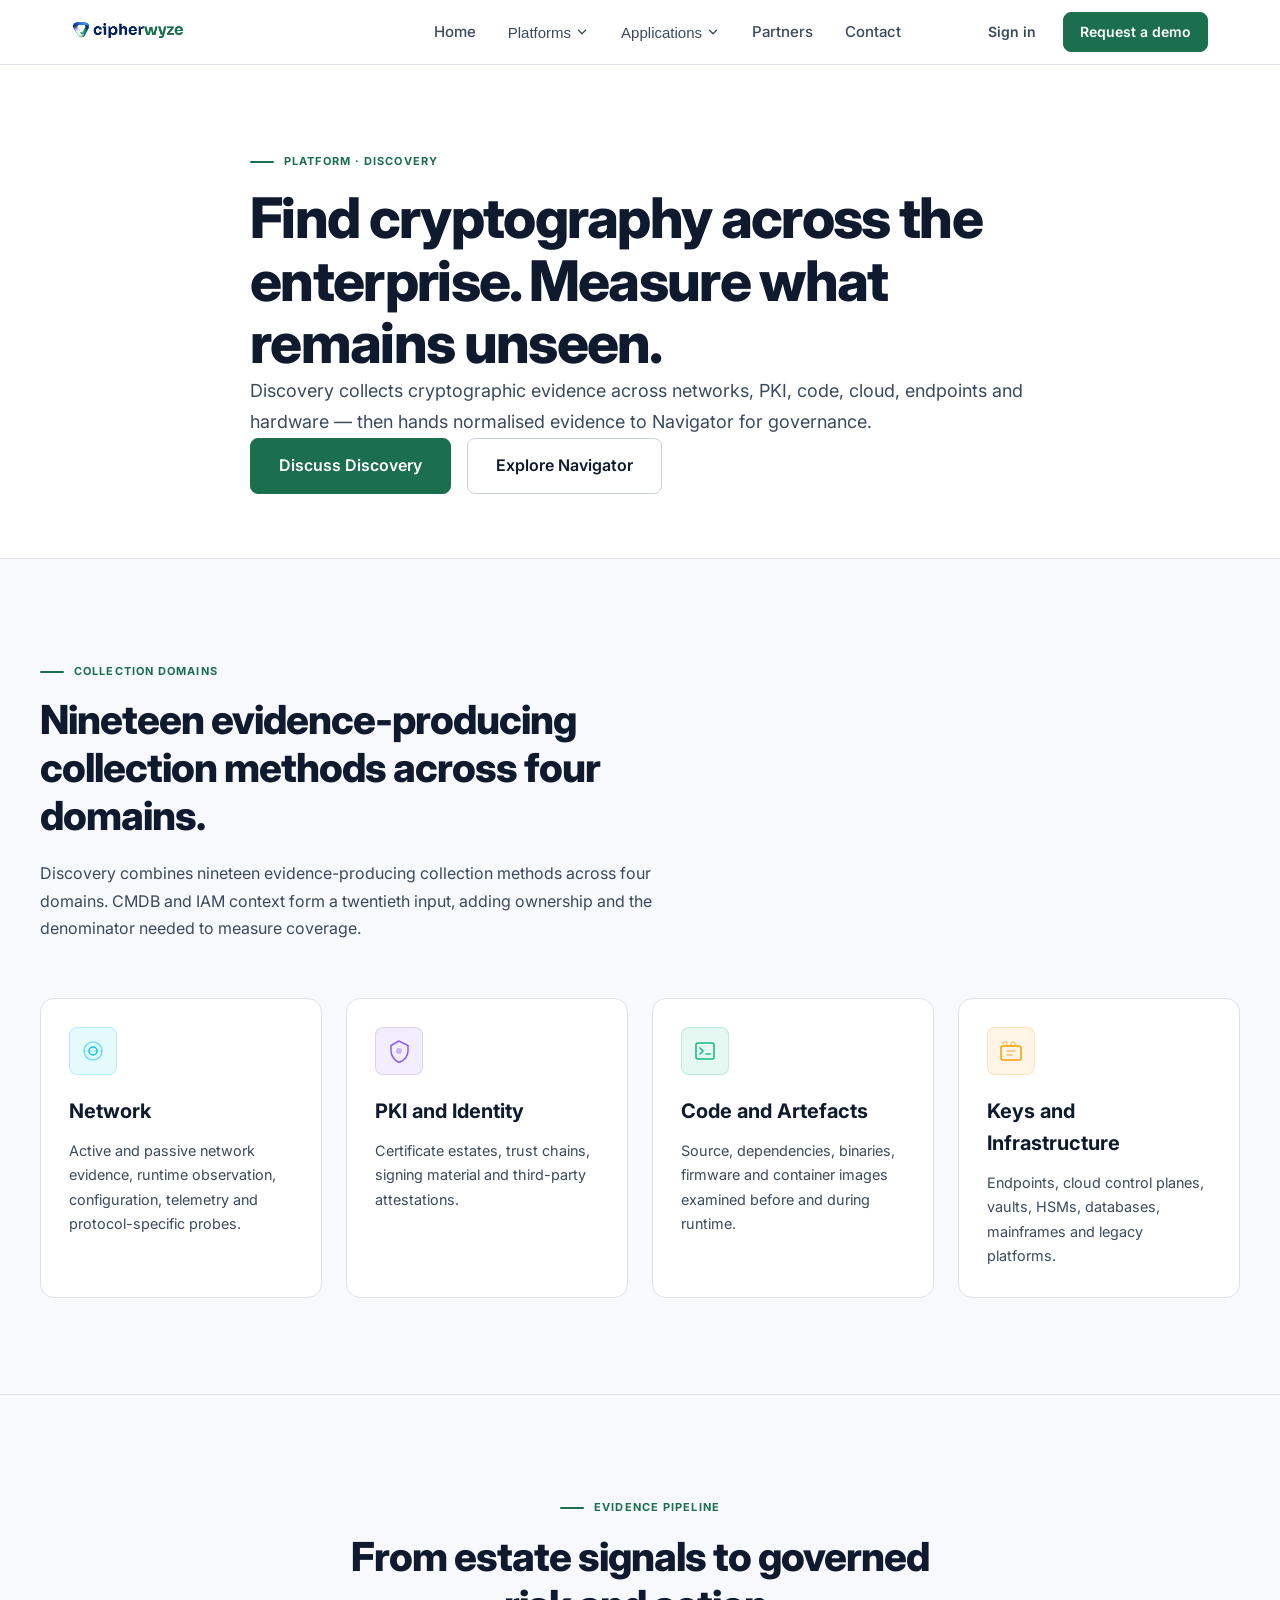
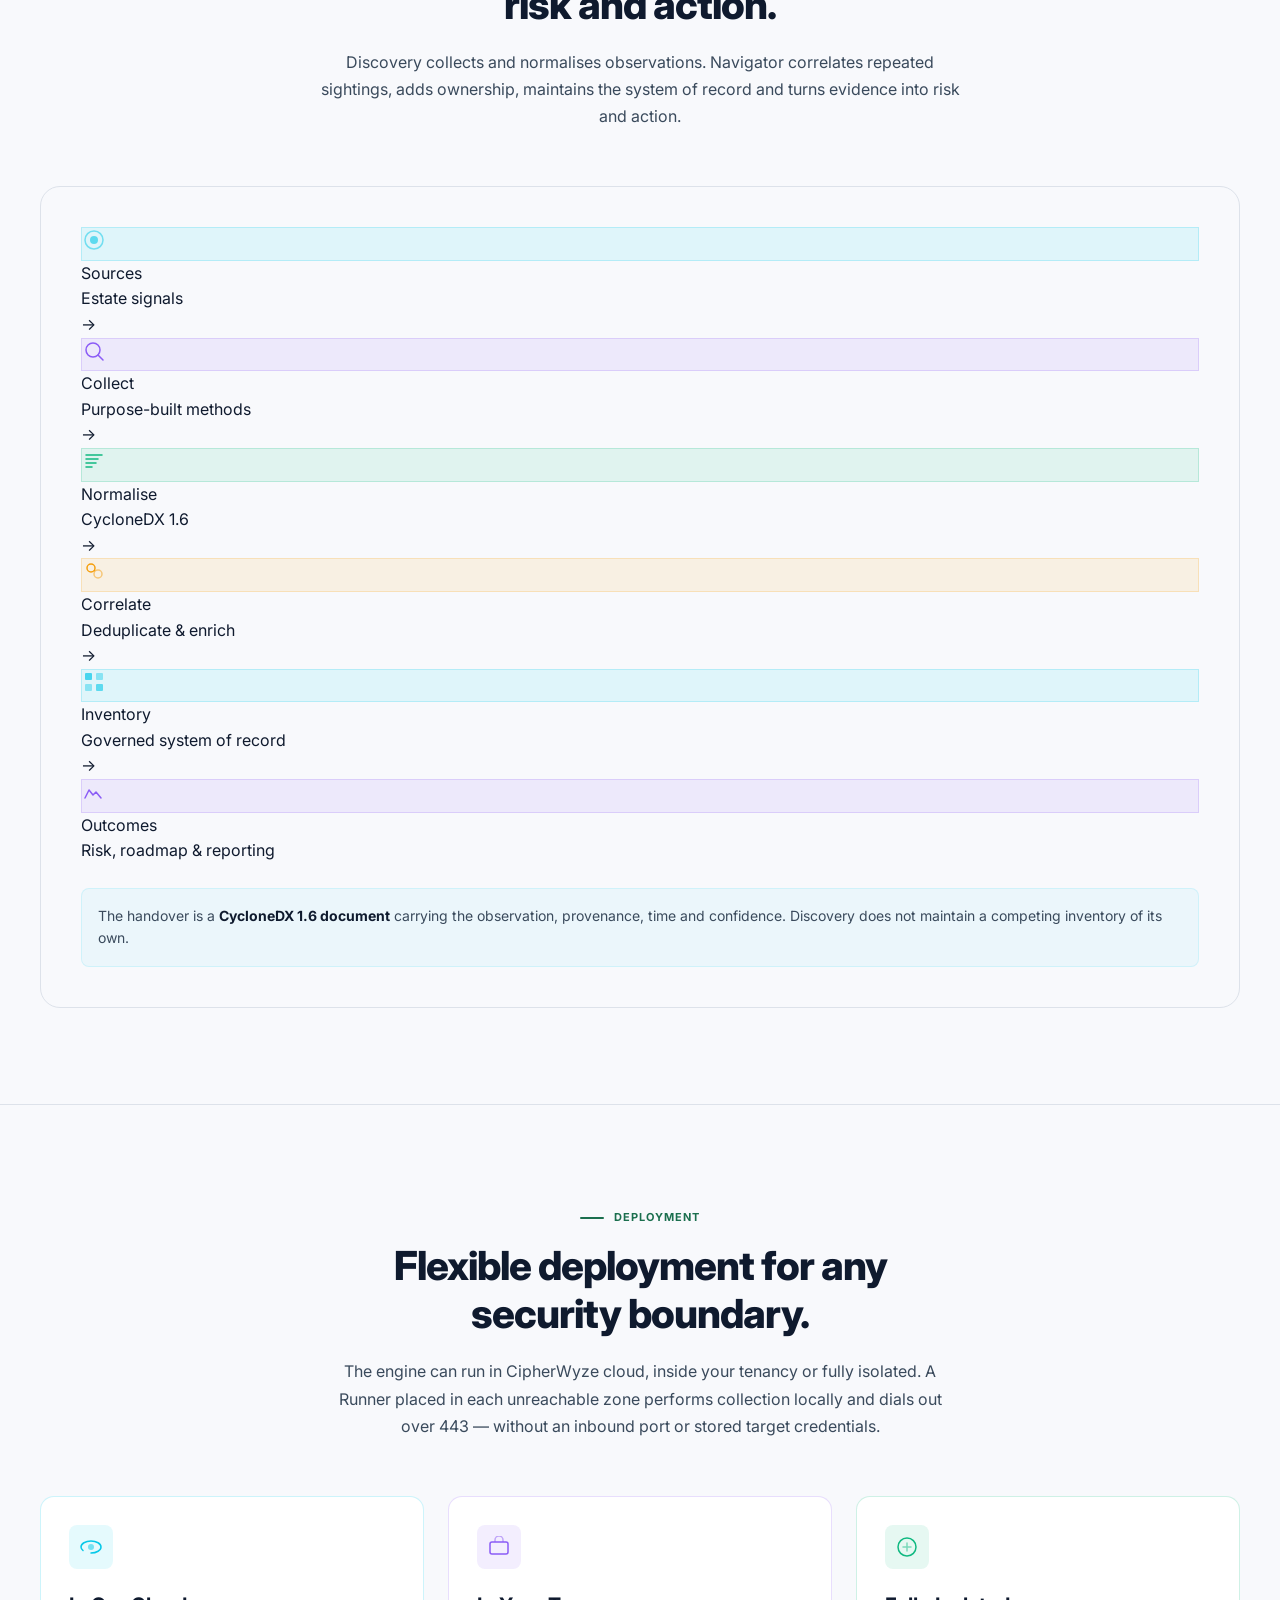
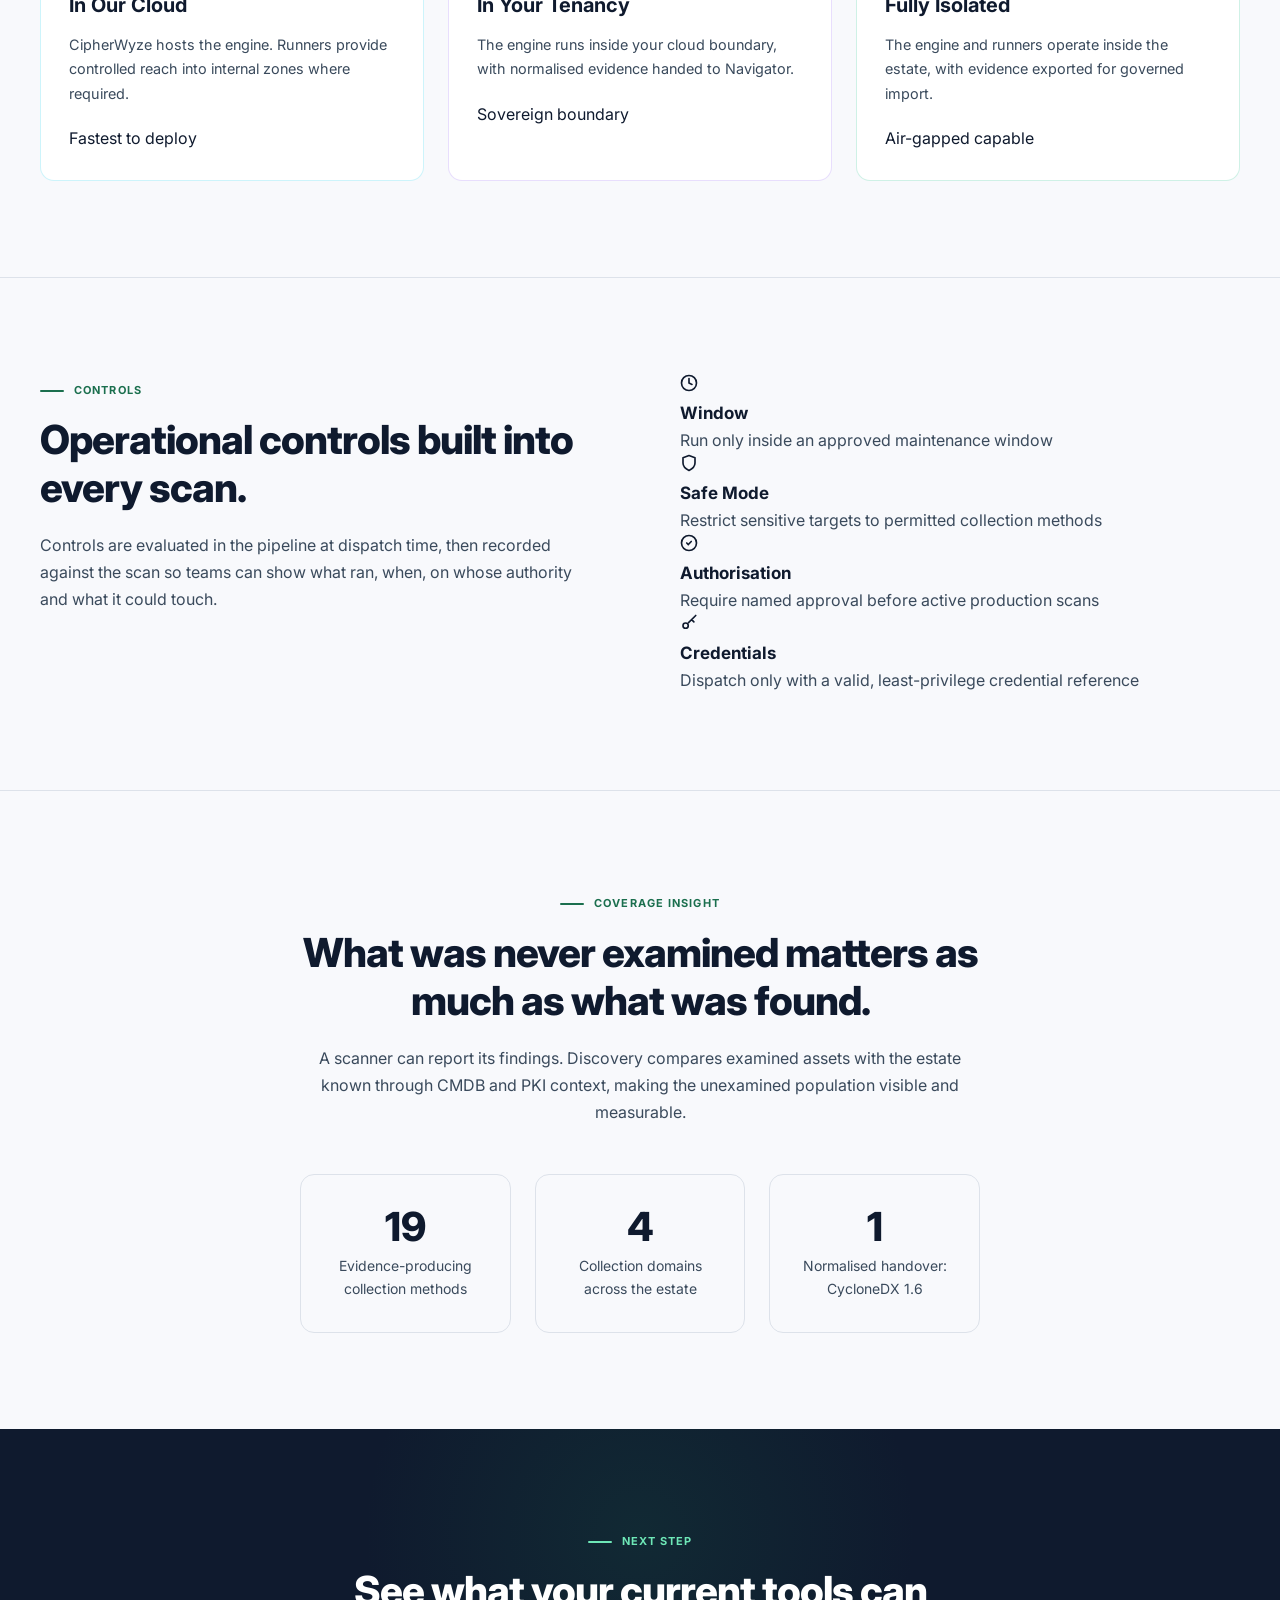
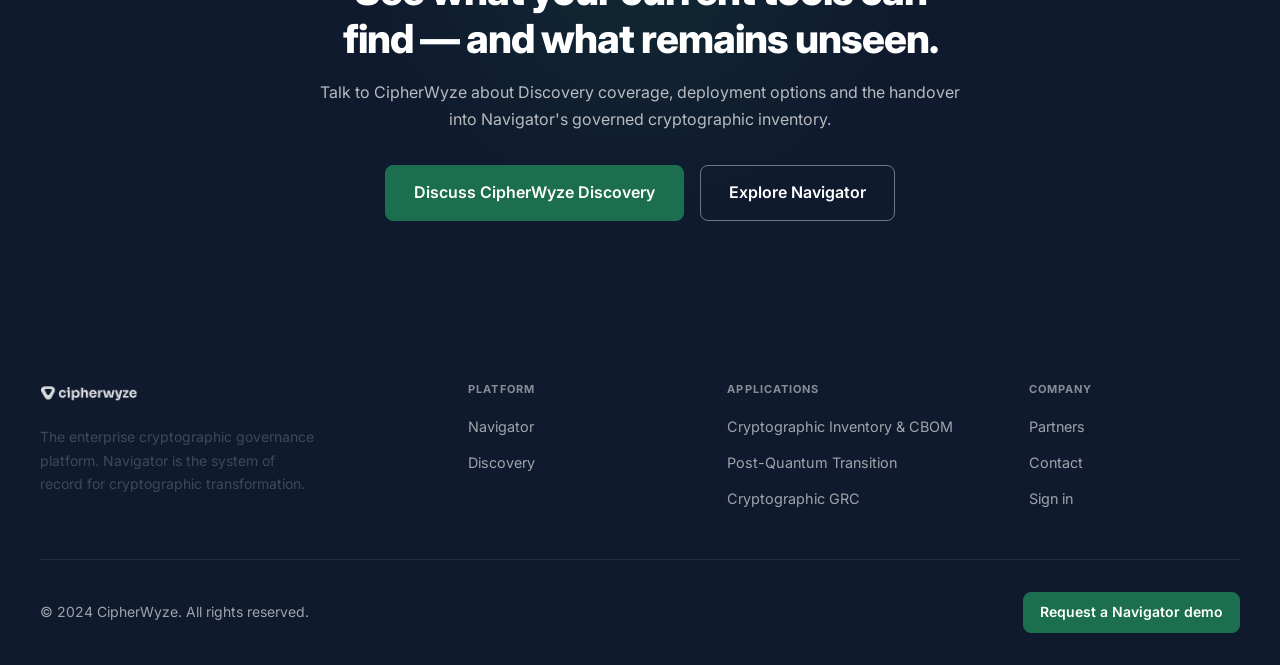
==== commit 21d3b78e: "fix: white-on-white CTA sections — restore dark bg on all sub-pages, fix outline btn contrast" ====
--- a/discovery.html
+++ b/discovery.html
@@ -238,7 +238,7 @@
 </section>
 
 <!-- CTA -->
-<section class="cta-section" style="background:var(--bg-surface);border-top:1px solid var(--border)">
+<section class="cta-section">
   <div class="cta-glow"></div>
   <div class="cta-inner aos">
     <div class="s-label" style="justify-content:center"><span class="s-label-line"></span>Next Step</div>
--- a/styles.css
+++ b/styles.css
@@ -243,6 +243,14 @@
   border-color: var(--border-2);
 }
 .btn-outline:hover { background: var(--bg-section); border-color: var(--navy); }
+.cta-section .btn-outline {
+  color: #fff;
+  border-color: rgba(255,255,255,0.4);
+}
+.cta-section .btn-outline:hover {
+  background: rgba(255,255,255,0.08);
+  border-color: rgba(255,255,255,0.7);
+}
 
 .btn-ghost {
   background: transparent;
